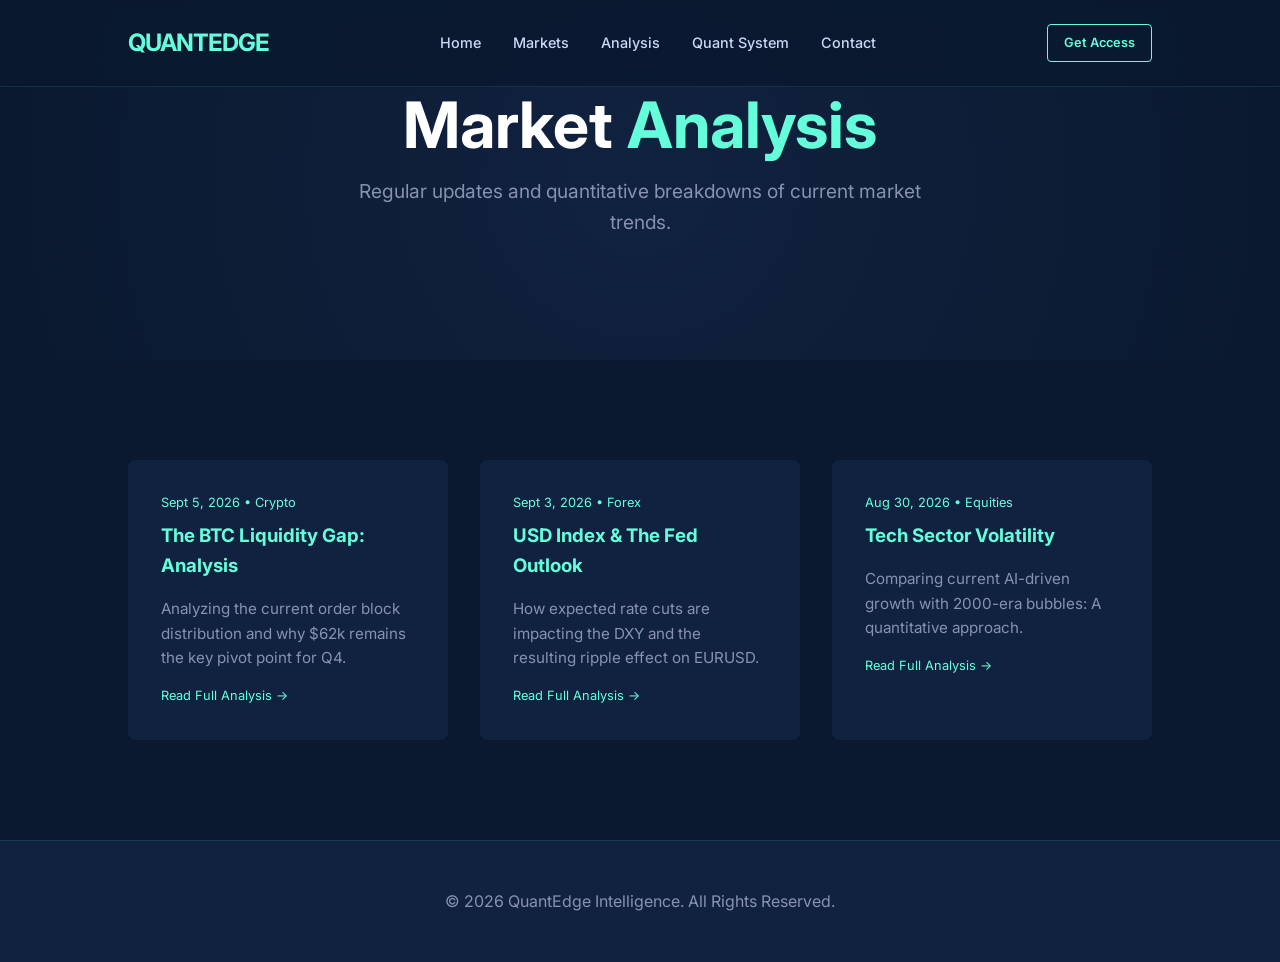
==== analysis.html @ 07054785 "Initial commit of QuantEdge Business Site" ====
<!DOCTYPE html>
<html lang="en">
<head>
    <meta charset="UTF-8">
    <meta name="viewport" content="width=device-width, initial-scale=1.0">
    <title>Analysis | QuantEdge Intelligence</title>
    <link rel="stylesheet" href="css/style.css">
    <link href="https://fonts.googleapis.com/css2?family=Inter:wght@400;600;700&display=swap" rel="stylesheet">
</head>
<body>
    <nav>
        <a href="index.html" class="logo">QUANT<span>EDGE</span></a>
        <ul class="nav-links">
            <li><a href="index.html">Home</a></li>
            <li><a href="markets.html">Markets</a></li>
            <li><a href="analysis.html">Analysis</a></li>
            <li><a href="quant.html">Quant System</a></li>
            <li><a href="contact.html">Contact</a></li>
        </ul>
        <a href="quant.html" class="btn btn-primary" style="padding: 0.5rem 1rem; font-size: 0.8rem;">Get Access</a>
    </nav>

    <section class="hero" style="height: 40vh;">
        <h1>Market <span style="color: var(--accent-color);">Analysis</span></h1>
        <p>Regular updates and quantitative breakdowns of current market trends.</p>
    </section>

    <section>
        <div class="grid">
            <div class="card">
                <div style="color: var(--accent-color); font-size: 0.8rem; margin-bottom: 0.5rem;">Sept 5, 2026 &bull; Crypto</div>
                <h3>The BTC Liquidity Gap: Analysis</h3>
                <p>Analyzing the current order block distribution and why $62k remains the key pivot point for Q4.</p>
                <a href="#" style="color: var(--accent-color); text-decoration: none; font-size: 0.8rem; display: block; margin-top: 1rem;">Read Full Analysis &rarr;</a>
            </div>
            <div class="card">
                <div style="color: var(--accent-color); font-size: 0.8rem; margin-bottom: 0.5rem;">Sept 3, 2026 &bull; Forex</div>
                <h3>USD Index & The Fed Outlook</h3>
                <p>How expected rate cuts are impacting the DXY and the resulting ripple effect on EURUSD.</p>
                <a href="#" style="color: var(--accent-color); text-decoration: none; font-size: 0.8rem; display: block; margin-top: 1rem;">Read Full Analysis &rarr;</a>
            </div>
            <div class="card">
                <div style="color: var(--accent-color); font-size: 0.8rem; margin-bottom: 0.5rem;">Aug 30, 2026 &bull; Equities</div>
                <h3>Tech Sector Volatility</h3>
                <p>Comparing current AI-driven growth with 2000-era bubbles: A quantitative approach.</p>
                <a href="#" style="color: var(--accent-color); text-decoration: none; font-size: 0.8rem; display: block; margin-top: 1rem;">Read Full Analysis &rarr;</a>
            </div>
        </div>
    </section>

    <footer>
        <p>&copy; 2026 QuantEdge Intelligence. All Rights Reserved.</p>
    </footer>
    <script src="js/main.js"></script>
</body>
</html>
---- css/style.css ----
:root {
    --bg-color: #0a192f;
    --bg-secondary: #112240;
    --accent-color: #64ffda;
    --text-main: #ccd6f6;
    --text-dim: #8892b0;
    --white: #ffffff;
    --transition: all 0.3s ease;
}

* {
    margin: 0;
    padding: 0;
    box-sizing: border-box;
    font-family: "Inter", -apple-system, BlinkMacSystemFont, "Segoe UI", Roboto, sans-serif;
}

body {
    background-color: var(--bg-color);
    color: var(--text-main);
    line-height: 1.6;
    overflow-x: hidden;
}

/* Navigation */
nav {
    background-color: rgba(10, 25, 47, 0.85);
    backdrop-filter: blur(10px);
    display: flex;
    justify-content: space-between;
    align-items: center;
    padding: 1.5rem 10%;
    position: fixed;
    width: 100%;
    top: 0;
    z-index: 1000;
    border-bottom: 1px solid rgba(100, 255, 218, 0.1);
}

.logo {
    font-size: 1.5rem;
    font-weight: 700;
    color: var(--accent-color);
    text-decoration: none;
    letter-spacing: -1px;
}

.nav-links {
    display: flex;
    list-style: none;
    gap: 2rem;
}

.nav-links a {
    color: var(--text-main);
    text-decoration: none;
    font-size: 0.9rem;
    font-weight: 500;
    transition: var(--transition);
}

.nav-links a:hover {
    color: var(--accent-color);
}

/* Hero Section */
.hero {
    height: 100vh;
    display: flex;
    flex-direction: column;
    justify-content: center;
    align-items: center;
    text-align: center;
    padding: 0 10%;
    background: radial-gradient(circle at center, #112240 0%, #0a192f 100%);
}

.hero h1 {
    font-size: 4rem;
    margin-bottom: 1rem;
    color: var(--white);
    line-height: 1.1;
}

.hero h1 span {
    color: var(--accent-color);
}

.hero p {
    font-size: 1.2rem;
    color: var(--text-dim);
    max-width: 600px;
    margin-bottom: 2rem;
}

/* Buttons */
.btn {
    padding: 1rem 2rem;
    border-radius: 4px;
    text-decoration: none;
    font-weight: 600;
    transition: var(--transition);
    cursor: pointer;
    display: inline-block;
}

.btn-primary {
    background-color: transparent;
    color: var(--accent-color);
    border: 1px solid var(--accent-color);
}

.btn-primary:hover {
    background-color: rgba(100, 255, 218, 0.1);
    box-shadow: 0 0 20px rgba(100, 255, 218, 0.2);
}

/* Section Layouts */
section {
    padding: 100px 10%;
}

.section-title {
    text-align: center;
    margin-bottom: 3rem;
}

.section-title h2 {
    font-size: 2.5rem;
    color: var(--white);
    margin-bottom: 1rem;
}

.section-title p {
    color: var(--text-dim);
}

/* Grid Systems */
.grid {
    display: grid;
    grid-template-columns: repeat(auto-fit, minmax(300px, 1fr));
    gap: 2rem;
}

.card {
    background-color: var(--bg-secondary);
    padding: 2rem;
    border-radius: 8px;
    transition: var(--transition);
    border: 1px solid transparent;
}

.card:hover {
    transform: translateY(-10px);
    border-color: var(--accent-color);
}

.card h3 {
    color: var(--accent-color);
    margin-bottom: 1rem;
}

.card p {
    color: var(--text-dim);
    font-size: 0.95rem;
}

/* Footer */
footer {
    text-align: center;
    padding: 3rem 10%;
    background-color: var(--bg-secondary);
    color: var(--text-dim);
    border-top: 1px solid rgba(100, 255, 218, 0.1);
}

/* Responsive */
@media (max-width: 768px) {
    .hero h1 { font-size: 2.5rem; }
    .nav-links { display: none; }
}
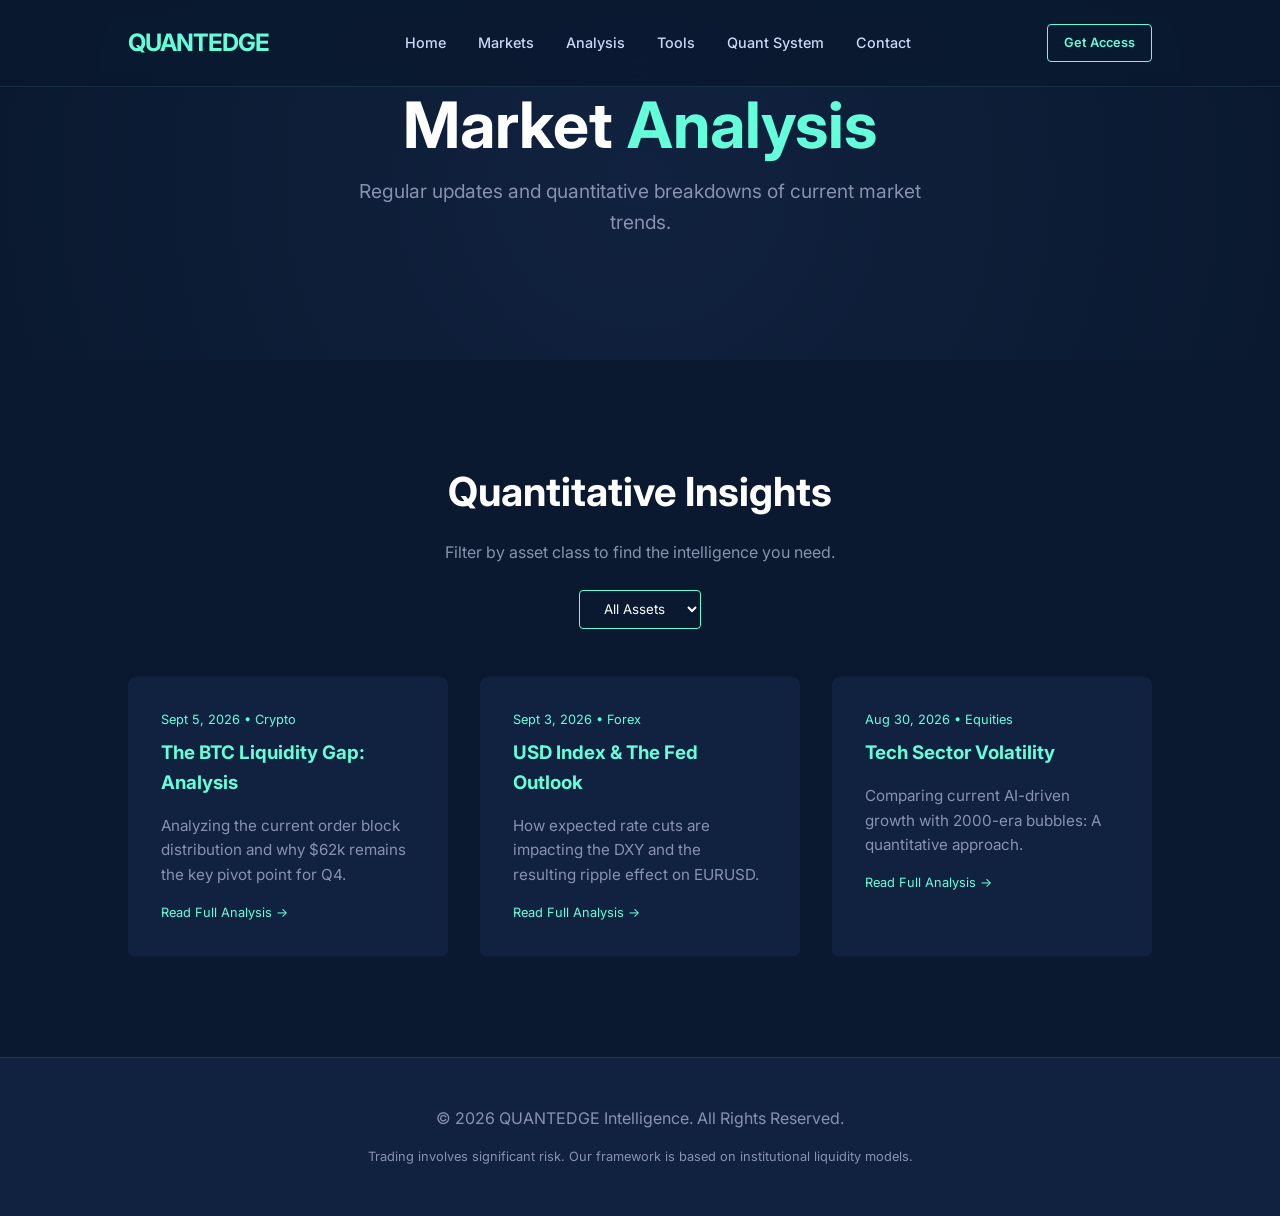
==== commit 32e220fe: "Initial baseline of site" ====
--- a/analysis.html
+++ b/analysis.html
@@ -8,17 +8,7 @@
     <link href="https://fonts.googleapis.com/css2?family=Inter:wght@400;600;700&display=swap" rel="stylesheet">
 </head>
 <body>
-    <nav>
-        <a href="index.html" class="logo">QUANT<span>EDGE</span></a>
-        <ul class="nav-links">
-            <li><a href="index.html">Home</a></li>
-            <li><a href="markets.html">Markets</a></li>
-            <li><a href="analysis.html">Analysis</a></li>
-            <li><a href="quant.html">Quant System</a></li>
-            <li><a href="contact.html">Contact</a></li>
-        </ul>
-        <a href="quant.html" class="btn btn-primary" style="padding: 0.5rem 1rem; font-size: 0.8rem;">Get Access</a>
-    </nav>
+    <!-- Nav and Footer are injected via js/main.js -->
 
     <section class="hero" style="height: 40vh;">
         <h1>Market <span style="color: var(--accent-color);">Analysis</span></h1>
@@ -26,31 +16,23 @@
     </section>
 
     <section>
-        <div class="grid">
-            <div class="card">
-                <div style="color: var(--accent-color); font-size: 0.8rem; margin-bottom: 0.5rem;">Sept 5, 2026 &bull; Crypto</div>
-                <h3>The BTC Liquidity Gap: Analysis</h3>
-                <p>Analyzing the current order block distribution and why $62k remains the key pivot point for Q4.</p>
-                <a href="#" style="color: var(--accent-color); text-decoration: none; font-size: 0.8rem; display: block; margin-top: 1rem;">Read Full Analysis &rarr;</a>
+        <div class="section-title">
+            <h2>Quantitative Insights</h2>
+            <p>Filter by asset class to find the intelligence you need.</p>
+            <div style="margin-top: 1.5rem;">
+                <select id="analysis-filter" style="padding: 0.6rem 1.2rem; background: var(--bg-color); border: 1px solid var(--accent-color); color: var(--white); border-radius: 4px; cursor: pointer;">
+                    <option value="All">All Assets</option>
+                    <option value="Crypto">Crypto</option>
+                    <option value="Forex">Forex</option>
+                    <option value="Equities">Equities</option>
+                </select>
             </div>
-            <div class="card">
-                <div style="color: var(--accent-color); font-size: 0.8rem; margin-bottom: 0.5rem;">Sept 3, 2026 &bull; Forex</div>
-                <h3>USD Index & The Fed Outlook</h3>
-                <p>How expected rate cuts are impacting the DXY and the resulting ripple effect on EURUSD.</p>
-                <a href="#" style="color: var(--accent-color); text-decoration: none; font-size: 0.8rem; display: block; margin-top: 1rem;">Read Full Analysis &rarr;</a>
-            </div>
-            <div class="card">
-                <div style="color: var(--accent-color); font-size: 0.8rem; margin-bottom: 0.5rem;">Aug 30, 2026 &bull; Equities</div>
-                <h3>Tech Sector Volatility</h3>
-                <p>Comparing current AI-driven growth with 2000-era bubbles: A quantitative approach.</p>
-                <a href="#" style="color: var(--accent-color); text-decoration: none; font-size: 0.8rem; display: block; margin-top: 1rem;">Read Full Analysis &rarr;</a>
-            </div>
+        </div>
+        <div class="grid" id="analysis-grid">
+            <!-- Analysis cards are injected dynamically via js/main.js -->
         </div>
     </section>
 
-    <footer>
-        <p>&copy; 2026 QuantEdge Intelligence. All Rights Reserved.</p>
-    </footer>
-    <script src="js/main.js"></script>
+    <script type="module" src="js/main.js"></script>
 </body>
 </html>
--- a/css/style.css
+++ b/css/style.css
@@ -1,4 +1,3 @@
-
 :root {
     --bg-color: #0a192f;
     --bg-secondary: #112240;
@@ -166,6 +165,83 @@
     font-size: 0.95rem;
 }
 
+/* Case Study Badges */
+.badge {
+    font-size: 0.7rem;
+    padding: 2px 8px;
+    border-radius: 4px;
+    background: rgba(100, 255, 218, 0.1);
+    color: var(--accent-color);
+    text-transform: uppercase;
+    font-weight: 700;
+    margin-bottom: 10px;
+    display: inline-block;
+}
+
+/* Pricing Table */
+.pricing-grid {
+    display: grid;
+    grid-template-columns: repeat(auto-fit, minmax(300px, 1fr));
+    gap: 2rem;
+}
+
+.pricing-card {
+    background-color: var(--bg-secondary);
+    padding: 3rem 2rem;
+    border-radius: 12px;
+    text-align: center;
+    border: 1px solid rgba(100, 255, 218, 0.1);
+    transition: var(--transition);
+    display: flex;
+    flex-direction: column;
+}
+
+.pricing-card.featured {
+    border: 2px solid var(--accent-color);
+    transform: scale(1.05);
+    box-shadow: 0 20px 40px rgba(0,0,0,0.4);
+}
+
+.pricing-card h3 {
+    font-size: 1.5rem;
+    color: var(--white);
+    margin-bottom: 1rem;
+}
+
+.price {
+    font-size: 3rem;
+    font-weight: 700;
+    color: var(--accent-color);
+    margin-bottom: 2rem;
+}
+
+.price span {
+    font-size: 1rem;
+    color: var(--text-dim);
+}
+
+.pricing-features {
+    list-style: none;
+    text-align: left;
+    margin-bottom: 2rem;
+    flex-grow: 1;
+}
+
+.pricing-features li {
+    margin-bottom: 1rem;
+    color: var(--text-dim);
+    font-size: 0.9rem;
+    display: flex;
+    align-items: center;
+    gap: 10px;
+}
+
+.pricing-features li::before {
+    content: "?";
+    color: var(--accent-color);
+    font-weight: bold;
+}
+
 /* Footer */
 footer {
     text-align: center;
@@ -181,3 +257,15 @@
     .nav-links { display: none; }
 }
 
+/* Animations */
+.reveal {
+    opacity: 0;
+    transform: translateY(30px);
+    transition: all 0.8s ease-out;
+}
+
+.reveal.active {
+    opacity: 1;
+    transform: translateY(0);
+}
+
